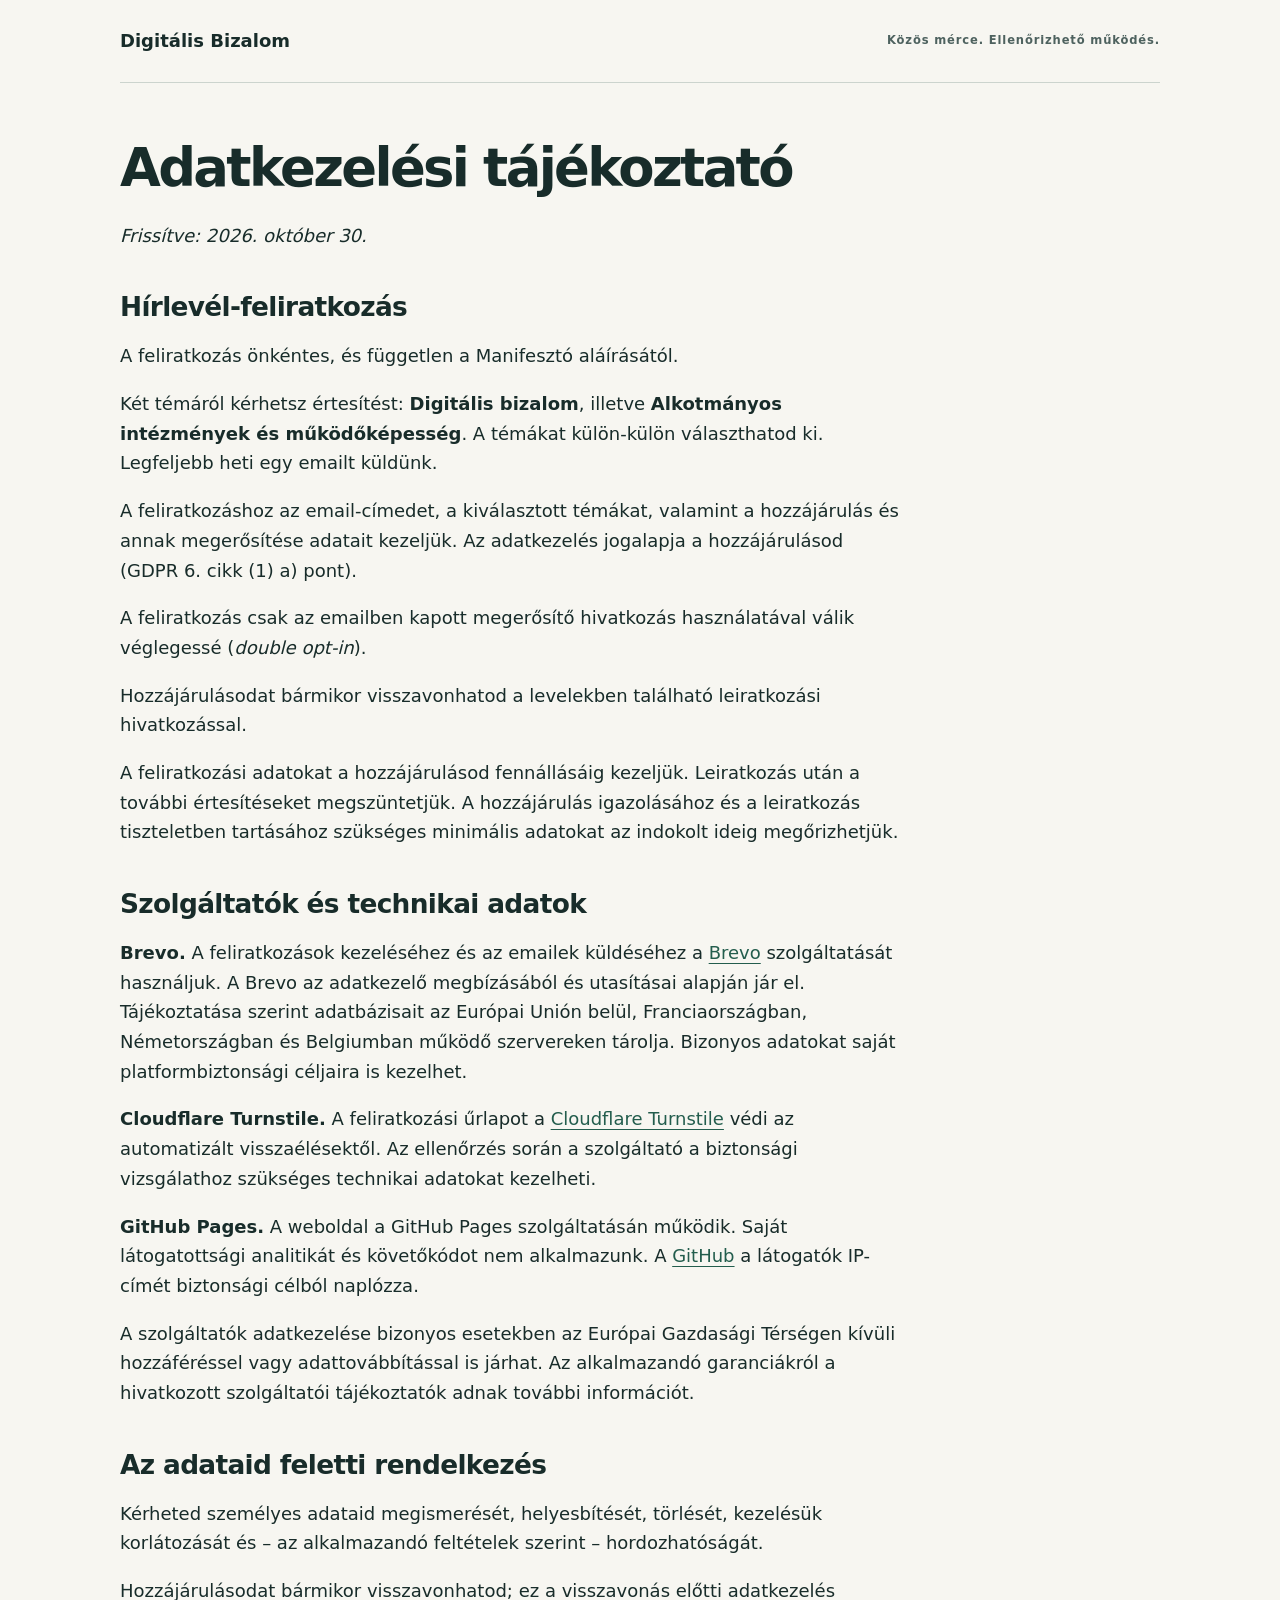
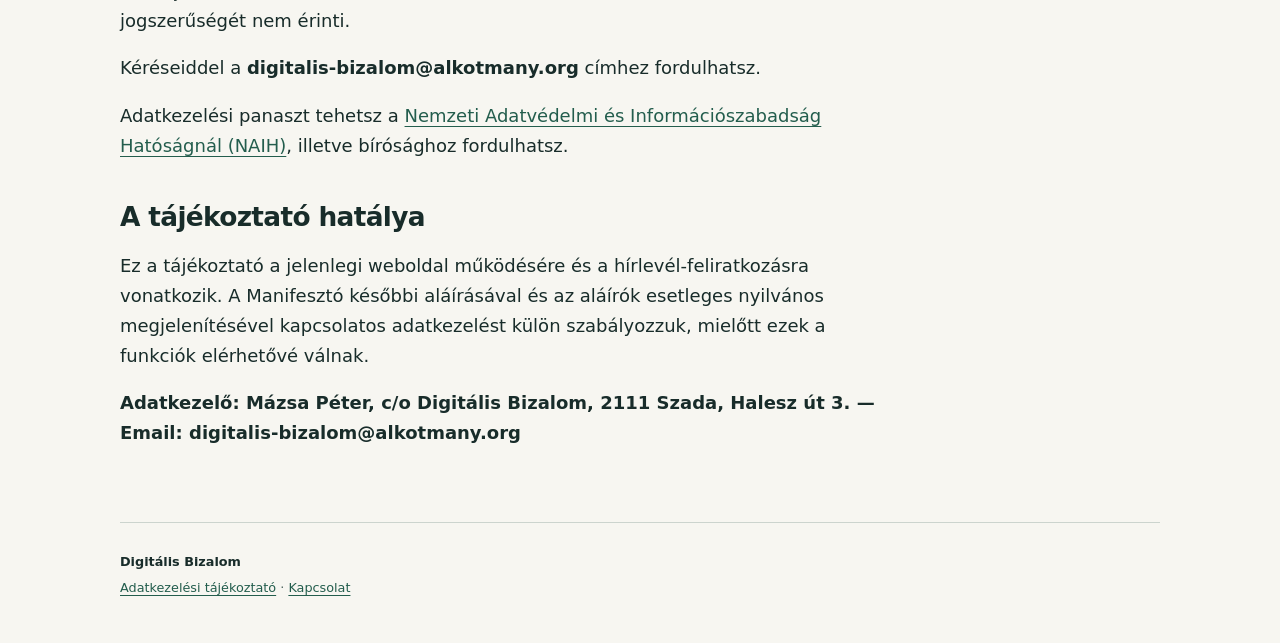
==== adatkezeles/index.html @ 316a3d32 "Új feliratkozós oldal" ====
<!doctype html>
<html lang="hu"><head><meta charset="utf-8"><meta name="viewport" content="width=device-width, initial-scale=1">
<title>Adatkezelési tájékoztató · Digitális Bizalom</title><meta name="description" content="Manifesztó a megbízható digitális államról. Megjelenés: 2026. november 6. Feliratkozás hírekre és a megjelenési értesítésre.">
<meta name="referrer" content="no-referrer"><meta http-equiv="Content-Security-Policy" content="default-src 'none'; style-src 'self'; img-src 'self'; frame-src https://0edb92d4.sibforms.com; base-uri 'none'; form-action 'none'">
<link rel="stylesheet" href="../assets/style.css"><link rel="icon" href="../assets/icon.svg" type="image/svg+xml"></head>
<body><a class="skip" href="#tartalom">Ugrás a tartalomra</a><header class="masthead wrap"><a class="brand" href="../">Digitális Bizalom</a><span class="edition">Közös mérce. Ellenőrizhető működés.</span></header>
<main id="tartalom" class="wrap"><article class="legal"><h1>Adatkezelési tájékoztató</h1>
<p><em>Frissítve: 2026. október 30.</em></p>
<h2>Hírlevél-feliratkozás</h2>
<p>A feliratkozás önkéntes, és független a Manifesztó aláírásától.</p>
<p>Két témáról kérhetsz értesítést: <strong>Digitális bizalom</strong>, illetve <strong>Alkotmányos intézmények és működőképesség</strong>. A témákat külön-külön választhatod ki. Legfeljebb heti egy emailt küldünk.</p>
<p>A feliratkozáshoz az email-címedet, a kiválasztott témákat, valamint a hozzájárulás és annak megerősítése adatait kezeljük. Az adatkezelés jogalapja a hozzájárulásod (GDPR 6. cikk (1) a) pont).</p>
<p>A feliratkozás csak az emailben kapott megerősítő hivatkozás használatával válik véglegessé (<em>double opt-in</em>).</p>
<p>Hozzájárulásodat bármikor visszavonhatod a levelekben található leiratkozási hivatkozással.</p>
<p>A feliratkozási adatokat a hozzájárulásod fennállásáig kezeljük. Leiratkozás után a további értesítéseket megszüntetjük. A hozzájárulás igazolásához és a leiratkozás tiszteletben tartásához szükséges minimális adatokat az indokolt ideig megőrizhetjük.</p>
<h2>Szolgáltatók és technikai adatok</h2>
<p><strong>Brevo.</strong> A feliratkozások kezeléséhez és az emailek küldéséhez a <a href="https://www.brevo.com/en/legal/privacypolicy/">Brevo</a> szolgáltatását használjuk. A Brevo az adatkezelő megbízásából és utasításai alapján jár el. Tájékoztatása szerint adatbázisait az Európai Unión belül, Franciaországban, Németországban és Belgiumban működő szervereken tárolja. Bizonyos adatokat saját platformbiztonsági céljaira is kezelhet.</p>
<p><strong>Cloudflare Turnstile.</strong> A feliratkozási űrlapot a <a href="https://www.cloudflare.com/turnstile-privacy-policy/">Cloudflare Turnstile</a> védi az automatizált visszaélésektől. Az ellenőrzés során a szolgáltató a biztonsági vizsgálathoz szükséges technikai adatokat kezelheti.</p>
<p><strong>GitHub Pages.</strong> A weboldal a GitHub Pages szolgáltatásán működik. Saját látogatottsági analitikát és követőkódot nem alkalmazunk. A <a href="https://docs.github.com/en/site-policy/privacy-policies/github-general-privacy-statement">GitHub</a> a látogatók IP-címét biztonsági célból naplózza.</p>
<p>A szolgáltatók adatkezelése bizonyos esetekben az Európai Gazdasági Térségen kívüli hozzáféréssel vagy adattovábbítással is járhat. Az alkalmazandó garanciákról a hivatkozott szolgáltatói tájékoztatók adnak további információt.</p>
<h2>Az adataid feletti rendelkezés</h2>
<p>Kérheted személyes adataid megismerését, helyesbítését, törlését, kezelésük korlátozását és – az alkalmazandó feltételek szerint – hordozhatóságát.</p>
<p>Hozzájárulásodat bármikor visszavonhatod; ez a visszavonás előtti adatkezelés jogszerűségét nem érinti.</p>
<p>Kéréseiddel a <strong>digitalis-bizalom@alkotmany.org</strong> címhez fordulhatsz.</p>
<p>Adatkezelési panaszt tehetsz a <a href="https://www.naih.hu/">Nemzeti Adatvédelmi és Információszabadság Hatóságnál (NAIH)</a>, illetve bírósághoz fordulhatsz.</p>
<h2>A tájékoztató hatálya</h2>
<p>Ez a tájékoztató a jelenlegi weboldal működésére és a hírlevél-feliratkozásra vonatkozik. A Manifesztó későbbi aláírásával és az aláírók esetleges nyilvános megjelenítésével kapcsolatos adatkezelést külön szabályozzuk, mielőtt ezek a funkciók elérhetővé válnak.</p>
<p><strong>Adatkezelő: Mázsa Péter, c/o Digitális Bizalom, 2111 Szada, Halesz út 3. — Email: digitalis-bizalom@alkotmany.org</strong></p></article></main><footer class="wrap footer"><p>Digitális Bizalom</p><p><a href="../adatkezeles/">Adatkezelési tájékoztató</a> · <a href="mailto:digitalis-bizalom@alkotmany.org">Kapcsolat</a></p></footer></body></html>
---- assets/style.css ----
:root{color-scheme:light;--paper:#f7f6f1;--ink:#182c2a;--muted:#4e625f;--accent:#235d4d;--line:#ccd4ce;--wash:#eaf0e9}
*{box-sizing:border-box}html{scroll-behavior:auto;scroll-padding-top:1rem}body{margin:0;background:var(--paper);color:var(--ink);font:18px/1.65 system-ui,-apple-system,BlinkMacSystemFont,"Segoe UI",sans-serif}a{color:var(--accent);text-underline-offset:.22em;text-decoration-thickness:1px}a:hover{text-decoration-thickness:2px}a:focus-visible,summary:focus-visible{outline:3px solid #966325;outline-offset:6px}.wrap{width:min(1040px,calc(100% - 64px));margin-inline:auto}.masthead{display:flex;justify-content:space-between;gap:1rem;align-items:center;padding-block:26px;border-bottom:1px solid var(--line)}.brand{text-decoration:none;font-weight:750;color:var(--ink)}.edition,.eyebrow,.section-label{font-size:.72rem;letter-spacing:.075em;font-weight:650}.edition,.section-label{color:var(--muted)}.hero{padding:76px 0 64px;max-width:850px}.eyebrow{color:var(--accent);margin:0 0 22px;text-transform:uppercase}h1{font-size:clamp(2.7rem,6.7vw,5.1rem);font-weight:650;line-height:1.08;letter-spacing:-.05em;margin:0 0 25px}h1 span{color:var(--accent)}.subtitle{font-family:inherit;font-size:clamp(1.25rem,2.8vw,1.65rem);line-height:1.45;margin:0 0 24px}.intro{max-width:735px;color:var(--muted);margin:0}.actions{display:flex;align-items:center;flex-wrap:wrap;gap:20px 28px;margin-top:32px}.button{display:inline-flex;justify-content:space-between;align-items:center;gap:50px;background:var(--accent);color:white;border:1px solid var(--accent);padding:13px 24px;min-height:52px;font-weight:650;text-decoration:none;border-radius:3px}.button:hover{background:var(--ink)}.secondary{font-size:.95rem}.small{font-size:.8rem;color:var(--muted);margin-top:15px}.section{display:grid;grid-template-columns:225px minmax(0,1fr);gap:35px;padding-block:44px;border-top:1px solid var(--line)}.section-label{padding-top:8px}.section p{margin:0 0 20px}h2{font-size:1.65rem;letter-spacing:-.025em;line-height:1.25;margin:0 0 18px;font-weight:650}h3{font-size:1.1rem;margin:28px 0 10px}.text-link{font-weight:650}.notice{padding:16px 20px;background:var(--wash);border-left:3px solid var(--accent);font-size:.9rem;color:var(--muted)}.interest-box{border:1px solid var(--line);border-radius:3px;padding:22px;margin-top:28px}.interest-box h3{margin-top:0}.interest-box p,legend{font-size:.88rem;color:var(--muted)}fieldset{border:0;padding:0;margin:0}legend{padding:0 0 10px}label{display:flex;align-items:flex-start;gap:10px;padding:8px 0;font-size:.95rem}input[type=checkbox]{flex-shrink:0;width:19px;height:19px;margin:5px 0 0;accent-color:var(--accent)}table{border-collapse:collapse;width:100%;font-size:.95rem}th,td{text-align:left;padding:12px 10px;border-bottom:1px solid var(--line);overflow-wrap:anywhere}caption{text-align:left;font-size:.85rem;color:var(--muted);margin-bottom:12px}.footer{border-top:1px solid var(--line);padding-block:28px 40px;color:var(--muted);font-size:.8rem}.footer>p{margin:0 0 5px}.footer>p:first-child{color:var(--ink);font-weight:650}details{margin-top:18px;max-width:760px}summary{cursor:pointer;padding-block:6px}.skip{position:absolute;top:0;left:24px;padding:12px;background:var(--ink);color:white;transform:translateY(-150%)}.skip:focus{transform:translateY(0)}
@media(max-width:650px){body{font-size:17px}.wrap{width:calc(100% - 40px)}.masthead{padding-block:20px}.edition{display:none}.hero{padding:48px 0 40px}.section{grid-template-columns:1fr;gap:16px;padding-block:32px}.section-label{padding:0}.interest-box{padding:18px}.button{gap:34px}.actions{gap:18px}.secondary{padding-block:8px}}
@media print{body{background:white;color:black;font-size:11pt}.wrap{width:100%}.hero{padding-block:20px}.section{padding-block:20px;break-inside:avoid}.skip,.actions,fieldset{display:none}.footer{padding-bottom:0}a{color:black}.notice{background:white}}

.signup-frame{display:block;width:100%;max-width:100%;height:1000px;border:0;background:white;margin:24px auto}.legal{max-width:780px;padding:56px 0}.legal h1{font-size:clamp(2rem,5vw,3.3rem)}.legal h2{margin-top:40px}.legal p{overflow-wrap:anywhere}@media(max-width:650px){.signup-frame{height:1200px}.legal{padding:36px 0}}
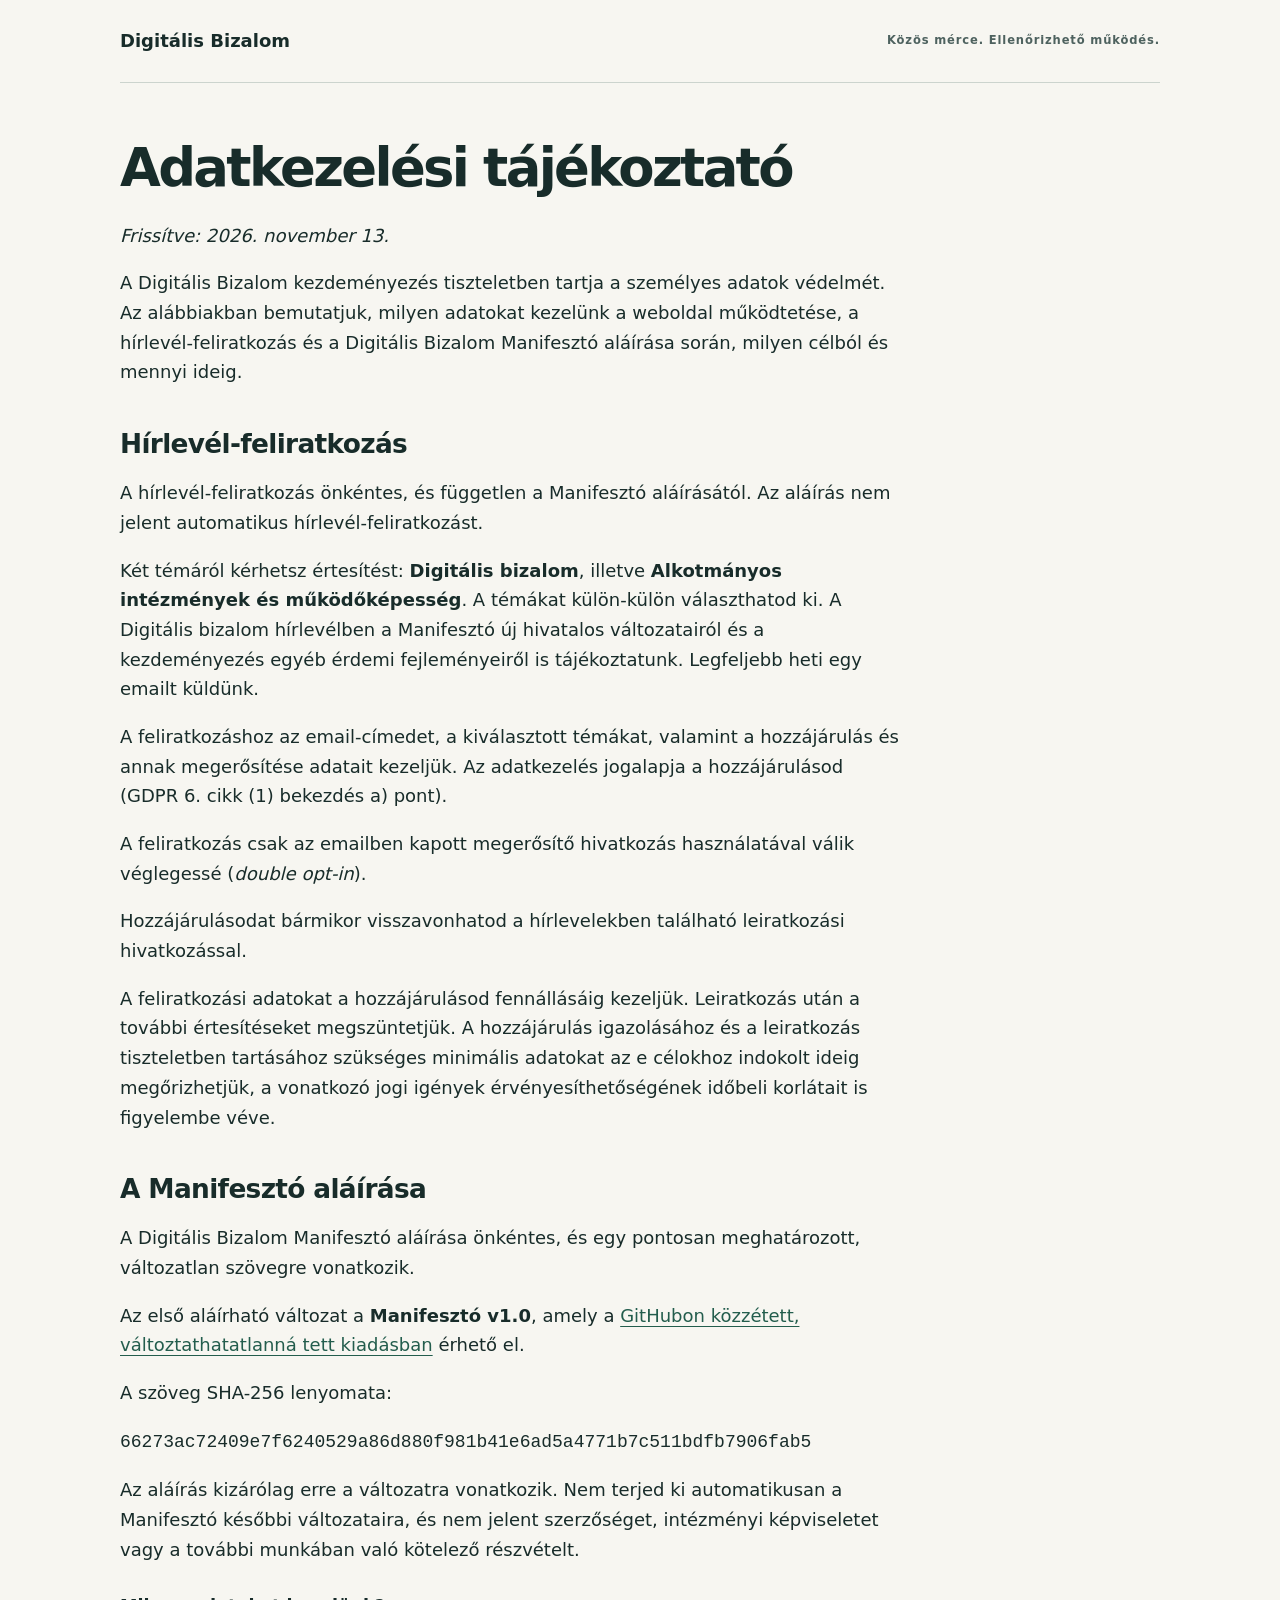
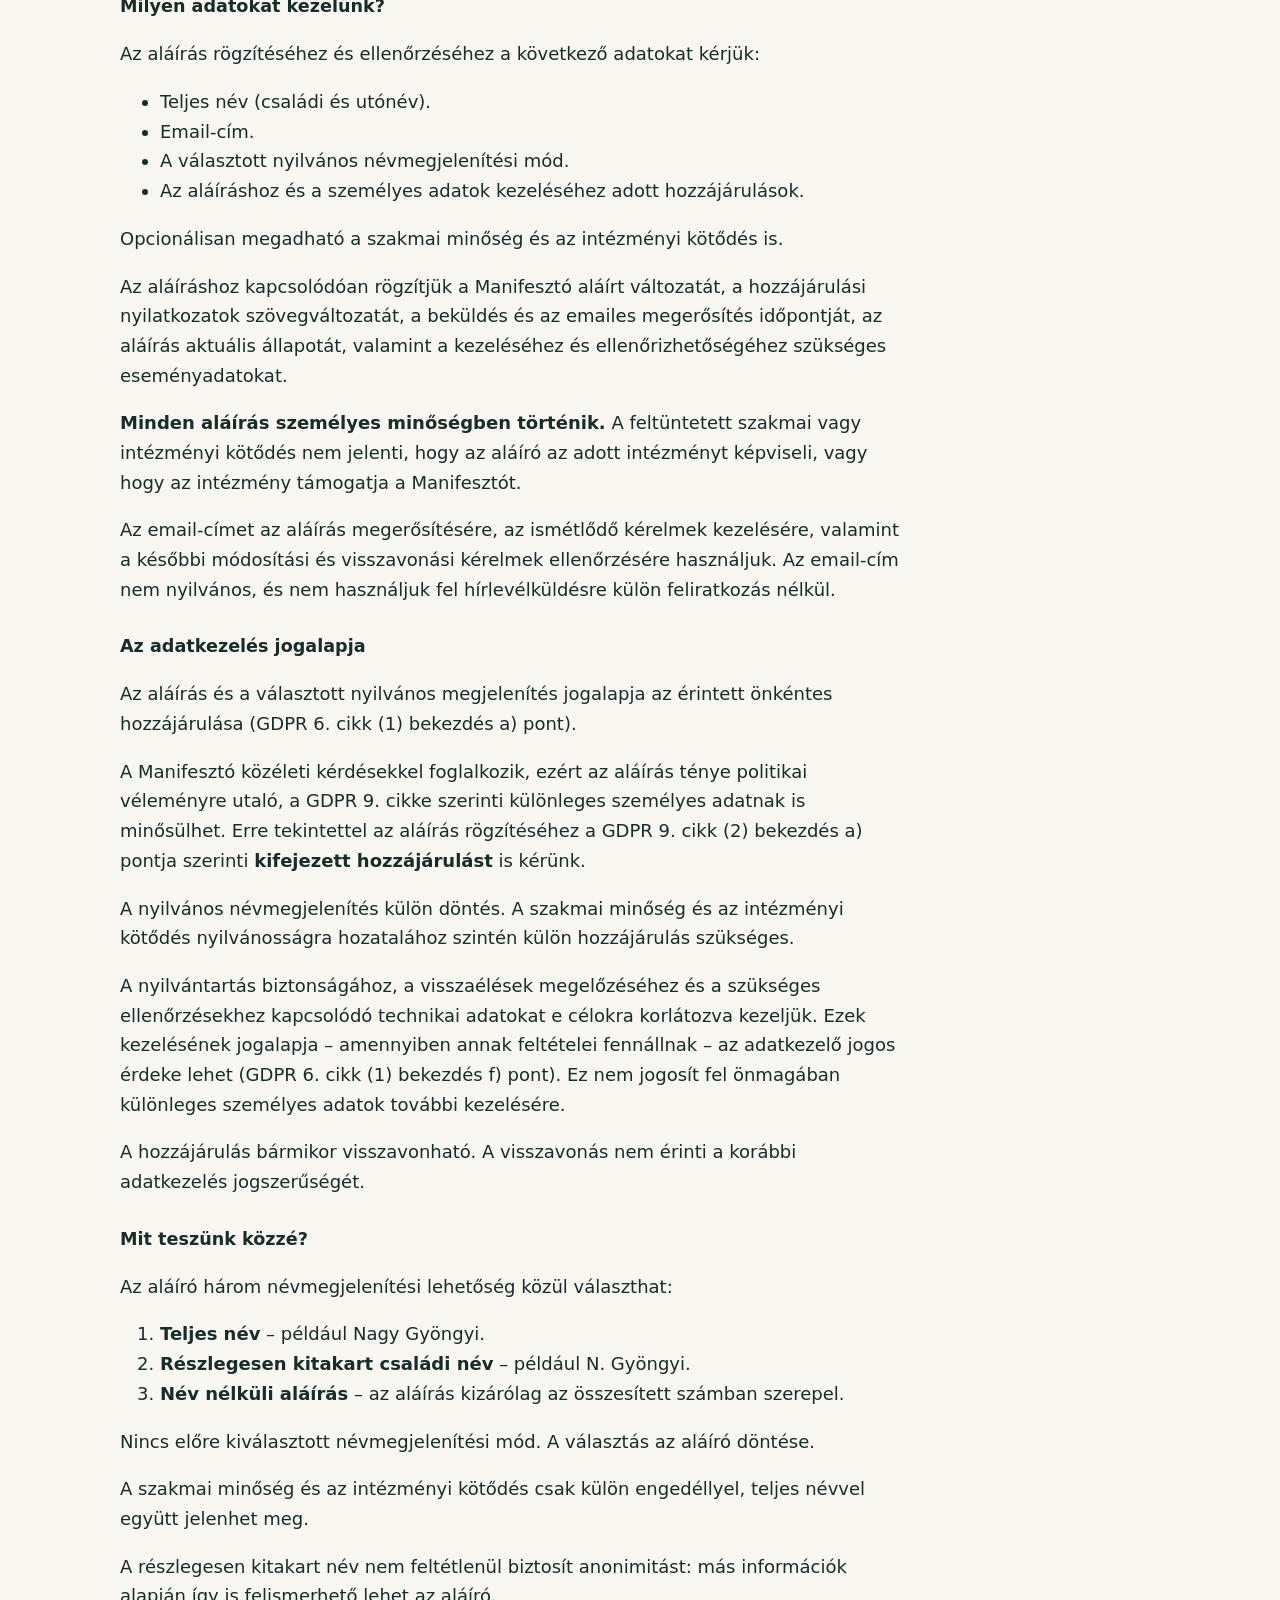
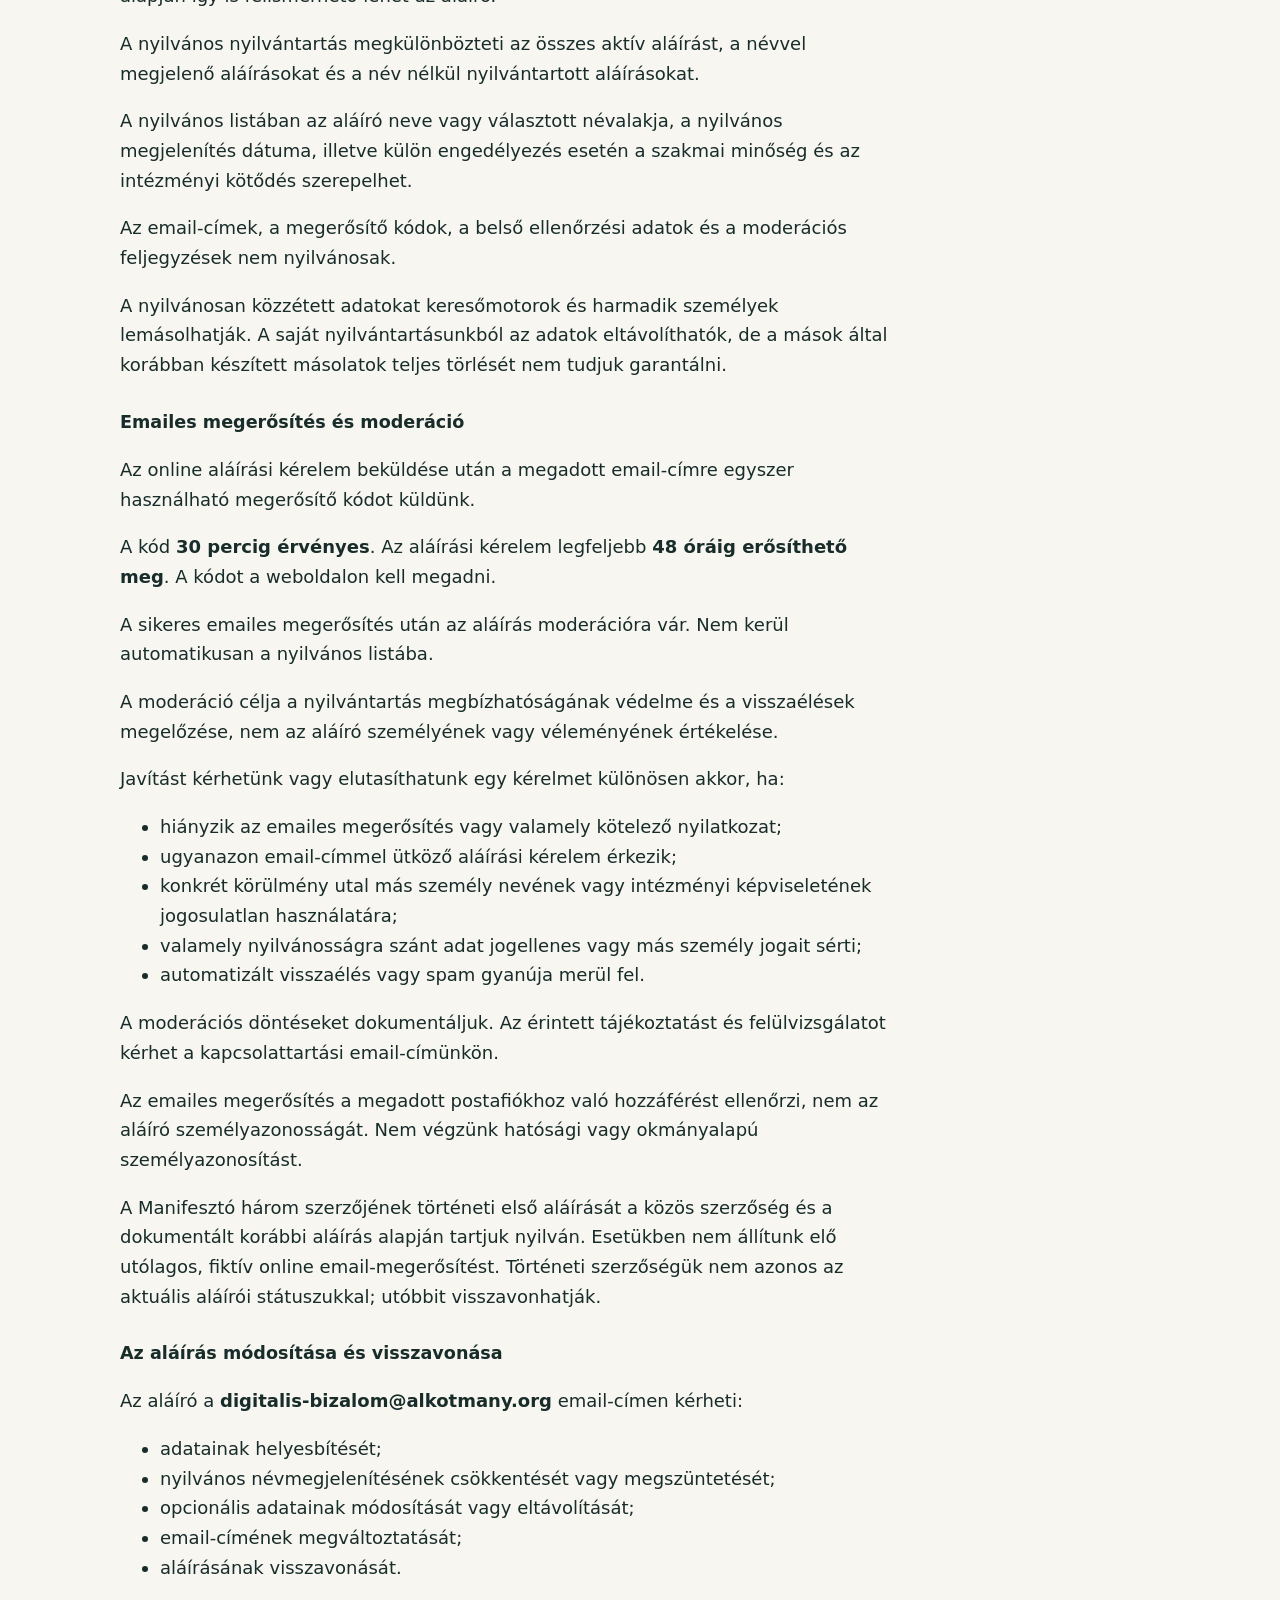
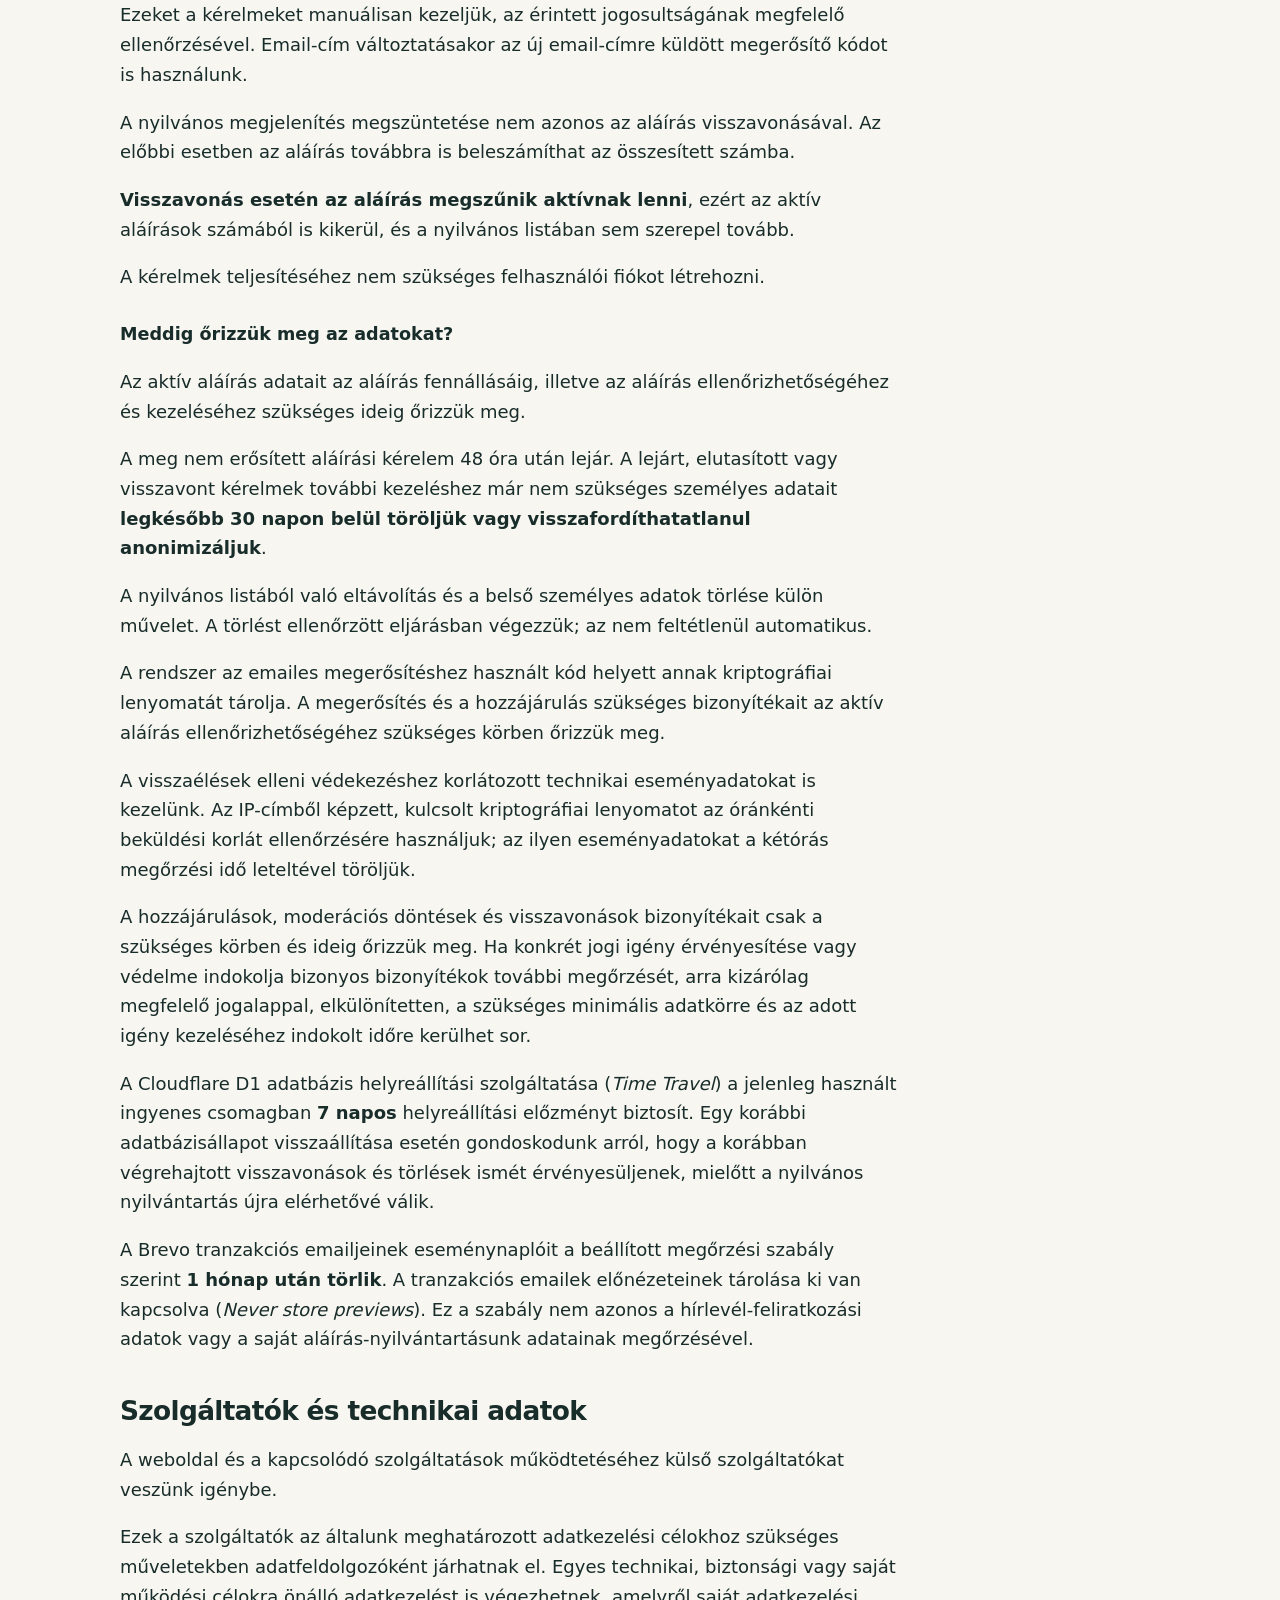
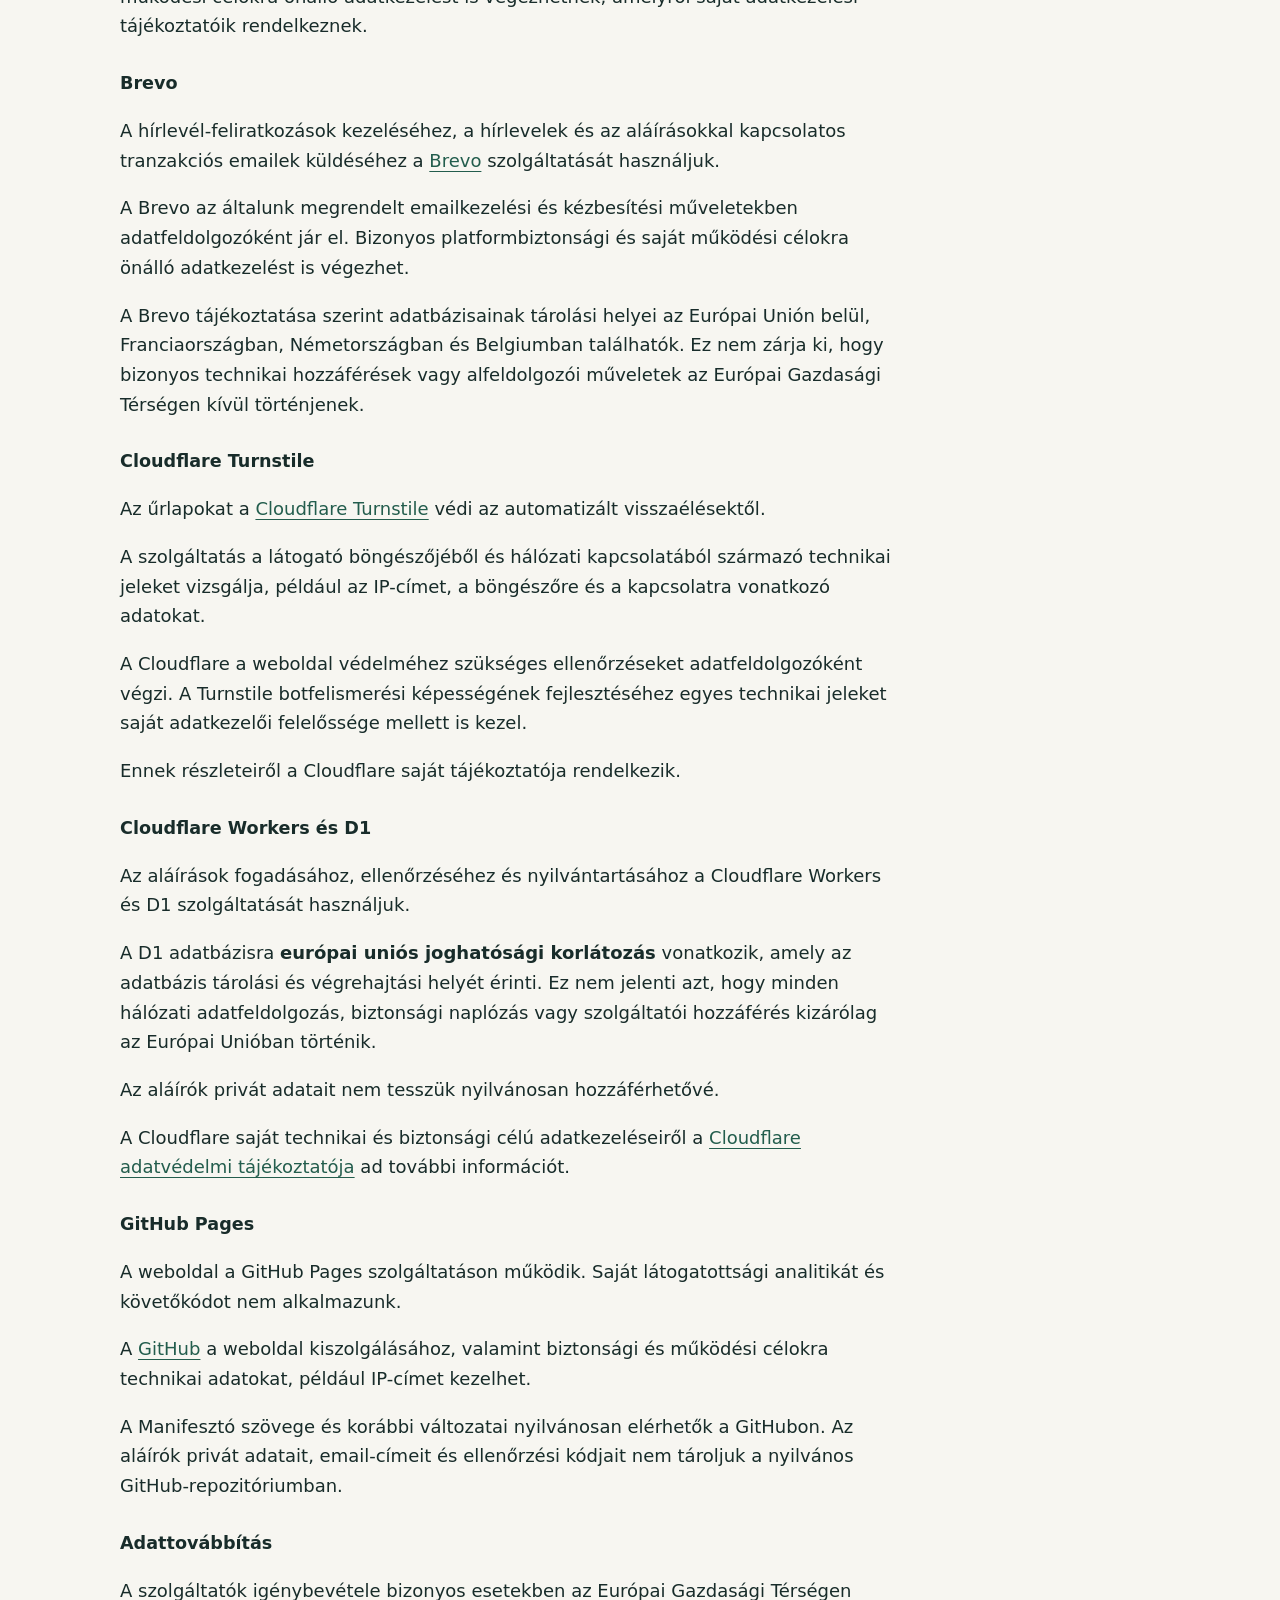
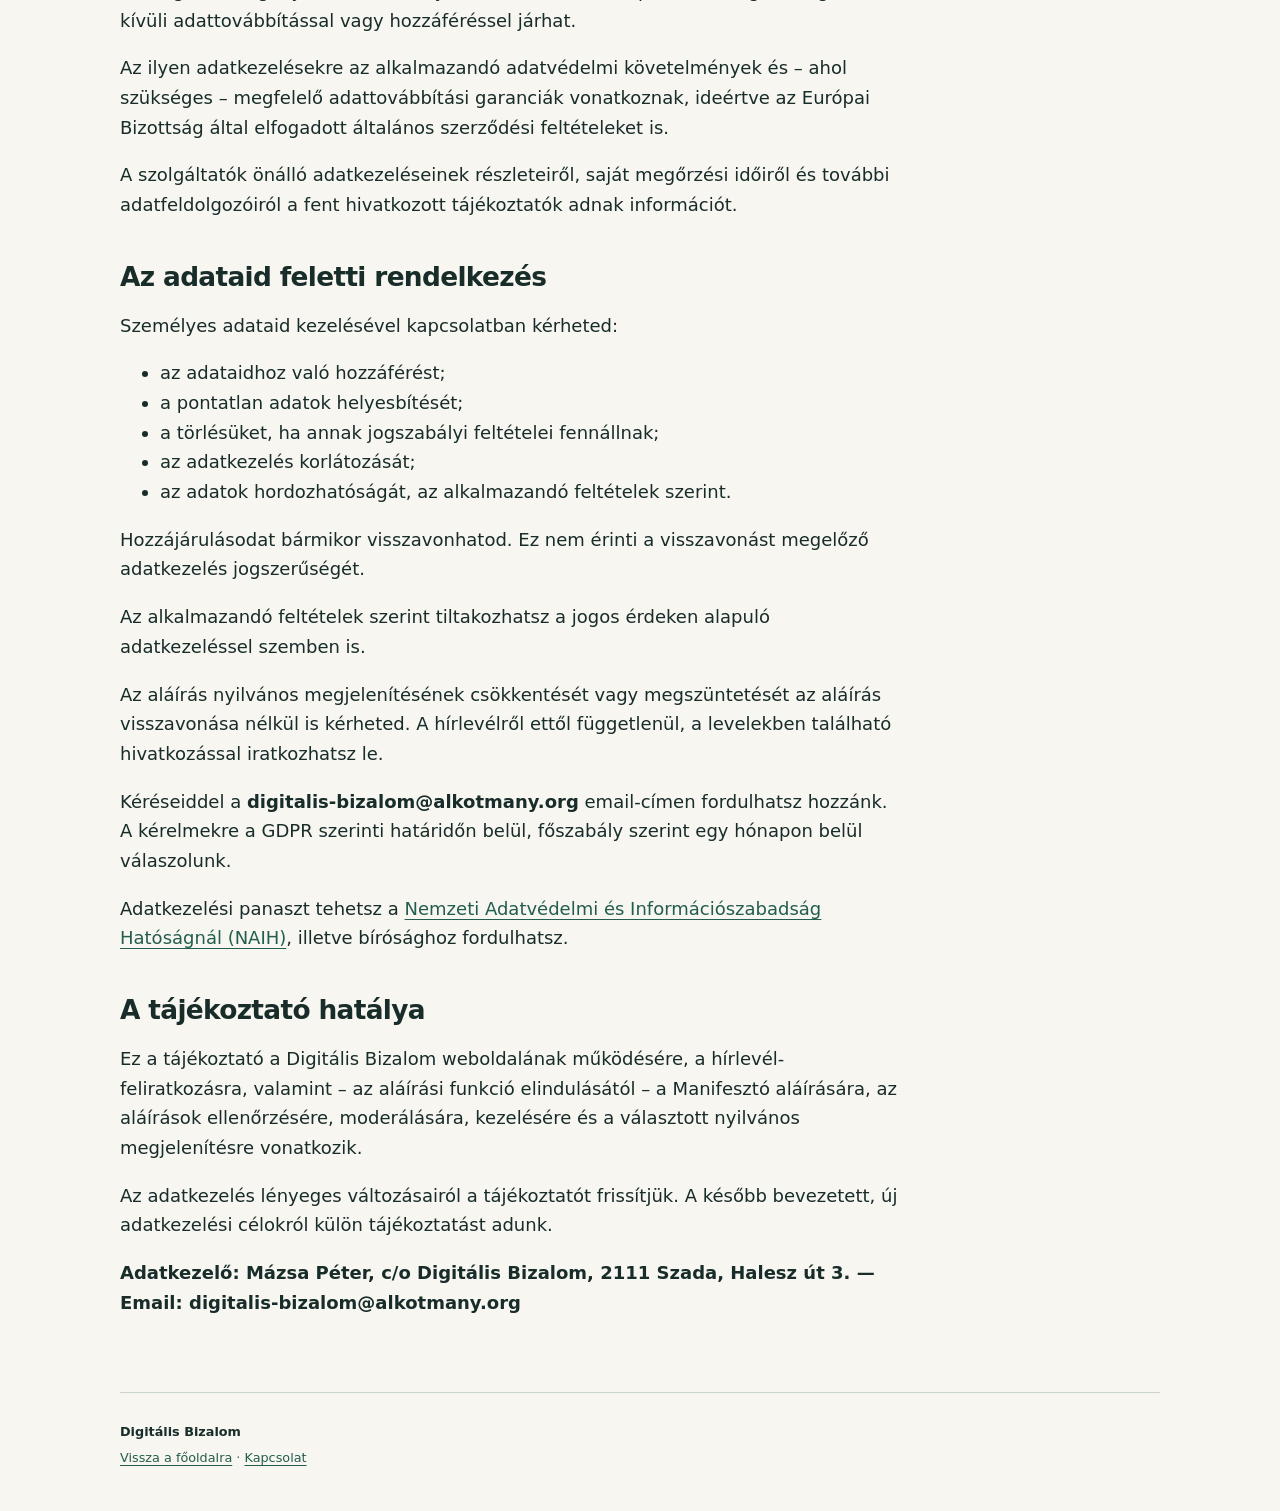
==== commit bff81b52: "Update website for Manifesto v1.0" ====
--- a/adatkezeles/index.html
+++ b/adatkezeles/index.html
@@ -1,28 +1,137 @@
 <!doctype html>
 <html lang="hu"><head><meta charset="utf-8"><meta name="viewport" content="width=device-width, initial-scale=1">
-<title>Adatkezelési tájékoztató · Digitális Bizalom</title><meta name="description" content="Manifesztó a megbízható digitális államról. Megjelenés: 2026. november 6. Feliratkozás hírekre és a megjelenési értesítésre.">
-<meta name="referrer" content="no-referrer"><meta http-equiv="Content-Security-Policy" content="default-src 'none'; style-src 'self'; img-src 'self'; frame-src https://0edb92d4.sibforms.com; base-uri 'none'; form-action 'none'">
+<title>Adatkezelési tájékoztató · Digitális Bizalom</title><meta name="description" content="A Digitális Bizalom adatkezelési tájékoztatója: hírlevél, Manifesztó aláírása, nyilvános megjelenítés és adatmegőrzés.">
+<meta name="referrer" content="no-referrer"><meta http-equiv="Content-Security-Policy" content="default-src 'none'; style-src 'self'; img-src 'self'; base-uri 'none'; form-action 'none'; object-src 'none'">
 <link rel="stylesheet" href="../assets/style.css"><link rel="icon" href="../assets/icon.svg" type="image/svg+xml"></head>
 <body><a class="skip" href="#tartalom">Ugrás a tartalomra</a><header class="masthead wrap"><a class="brand" href="../">Digitális Bizalom</a><span class="edition">Közös mérce. Ellenőrizhető működés.</span></header>
 <main id="tartalom" class="wrap"><article class="legal"><h1>Adatkezelési tájékoztató</h1>
-<p><em>Frissítve: 2026. október 30.</em></p>
+<p><em>Frissítve: 2026. november 13.</em></p>
+<p>A Digitális Bizalom kezdeményezés tiszteletben tartja a személyes adatok védelmét. Az alábbiakban bemutatjuk, milyen adatokat kezelünk a weboldal működtetése, a hírlevél-feliratkozás és a Digitális Bizalom Manifesztó aláírása során, milyen célból és mennyi ideig.</p>
 <h2>Hírlevél-feliratkozás</h2>
-<p>A feliratkozás önkéntes, és független a Manifesztó aláírásától.</p>
-<p>Két témáról kérhetsz értesítést: <strong>Digitális bizalom</strong>, illetve <strong>Alkotmányos intézmények és működőképesség</strong>. A témákat külön-külön választhatod ki. Legfeljebb heti egy emailt küldünk.</p>
-<p>A feliratkozáshoz az email-címedet, a kiválasztott témákat, valamint a hozzájárulás és annak megerősítése adatait kezeljük. Az adatkezelés jogalapja a hozzájárulásod (GDPR 6. cikk (1) a) pont).</p>
+<p>A hírlevél-feliratkozás önkéntes, és független a Manifesztó aláírásától. Az aláírás nem jelent automatikus hírlevél-feliratkozást.</p>
+<p>Két témáról kérhetsz értesítést: <strong>Digitális bizalom</strong>, illetve <strong>Alkotmányos intézmények és működőképesség</strong>. A témákat külön-külön választhatod ki. A Digitális bizalom hírlevélben a Manifesztó új hivatalos változatairól és a kezdeményezés egyéb érdemi fejleményeiről is tájékoztatunk. Legfeljebb heti egy emailt küldünk.</p>
+<p>A feliratkozáshoz az email-címedet, a kiválasztott témákat, valamint a hozzájárulás és annak megerősítése adatait kezeljük. Az adatkezelés jogalapja a hozzájárulásod (GDPR 6. cikk (1) bekezdés a) pont).</p>
 <p>A feliratkozás csak az emailben kapott megerősítő hivatkozás használatával válik véglegessé (<em>double opt-in</em>).</p>
-<p>Hozzájárulásodat bármikor visszavonhatod a levelekben található leiratkozási hivatkozással.</p>
-<p>A feliratkozási adatokat a hozzájárulásod fennállásáig kezeljük. Leiratkozás után a további értesítéseket megszüntetjük. A hozzájárulás igazolásához és a leiratkozás tiszteletben tartásához szükséges minimális adatokat az indokolt ideig megőrizhetjük.</p>
+<p>Hozzájárulásodat bármikor visszavonhatod a hírlevelekben található leiratkozási hivatkozással.</p>
+<p>A feliratkozási adatokat a hozzájárulásod fennállásáig kezeljük. Leiratkozás után a további értesítéseket megszüntetjük. A hozzájárulás igazolásához és a leiratkozás tiszteletben tartásához szükséges minimális adatokat az e célokhoz indokolt ideig megőrizhetjük, a vonatkozó jogi igények érvényesíthetőségének időbeli korlátait is figyelembe véve.</p>
+<h2>A Manifesztó aláírása</h2>
+<p>A Digitális Bizalom Manifesztó aláírása önkéntes, és egy pontosan meghatározott, változatlan szövegre vonatkozik.</p>
+<p>Az első aláírható változat a <strong>Manifesztó v1.0</strong>, amely a <a href="https://github.com/digitalis-bizalom/manifesto/releases/tag/v1.0">GitHubon közzétett, változtathatatlanná tett kiadásban</a> érhető el.</p>
+<p>A szöveg SHA-256 lenyomata:</p>
+<p><code>66273ac72409e7f6240529a86d880f981b41e6ad5a4771b7c511bdfb7906fab5</code></p>
+<p>Az aláírás kizárólag erre a változatra vonatkozik. Nem terjed ki automatikusan a Manifesztó későbbi változataira, és nem jelent szerzőséget, intézményi képviseletet vagy a további munkában való kötelező részvételt.</p>
+<h3>Milyen adatokat kezelünk?</h3>
+<p>Az aláírás rögzítéséhez és ellenőrzéséhez a következő adatokat kérjük:</p>
+<ul>
+<li>Teljes név (családi és utónév).</li>
+<li>Email-cím.</li>
+<li>A választott nyilvános névmegjelenítési mód.</li>
+<li>Az aláíráshoz és a személyes adatok kezeléséhez adott hozzájárulások.</li>
+</ul>
+<p>Opcionálisan megadható a szakmai minőség és az intézményi kötődés is.</p>
+<p>Az aláíráshoz kapcsolódóan rögzítjük a Manifesztó aláírt változatát, a hozzájárulási nyilatkozatok szövegváltozatát, a beküldés és az emailes megerősítés időpontját, az aláírás aktuális állapotát, valamint a kezeléséhez és ellenőrizhetőségéhez szükséges eseményadatokat.</p>
+<p><strong>Minden aláírás személyes minőségben történik.</strong> A feltüntetett szakmai vagy intézményi kötődés nem jelenti, hogy az aláíró az adott intézményt képviseli, vagy hogy az intézmény támogatja a Manifesztót.</p>
+<p>Az email-címet az aláírás megerősítésére, az ismétlődő kérelmek kezelésére, valamint a későbbi módosítási és visszavonási kérelmek ellenőrzésére használjuk. Az email-cím nem nyilvános, és nem használjuk fel hírlevélküldésre külön feliratkozás nélkül.</p>
+<h3>Az adatkezelés jogalapja</h3>
+<p>Az aláírás és a választott nyilvános megjelenítés jogalapja az érintett önkéntes hozzájárulása (GDPR 6. cikk (1) bekezdés a) pont).</p>
+<p>A Manifesztó közéleti kérdésekkel foglalkozik, ezért az aláírás ténye politikai véleményre utaló, a GDPR 9. cikke szerinti különleges személyes adatnak is minősülhet. Erre tekintettel az aláírás rögzítéséhez a GDPR 9. cikk (2) bekezdés a) pontja szerinti <strong>kifejezett hozzájárulást</strong> is kérünk.</p>
+<p>A nyilvános névmegjelenítés külön döntés. A szakmai minőség és az intézményi kötődés nyilvánosságra hozatalához szintén külön hozzájárulás szükséges.</p>
+<p>A nyilvántartás biztonságához, a visszaélések megelőzéséhez és a szükséges ellenőrzésekhez kapcsolódó technikai adatokat e célokra korlátozva kezeljük. Ezek kezelésének jogalapja – amennyiben annak feltételei fennállnak – az adatkezelő jogos érdeke lehet (GDPR 6. cikk (1) bekezdés f) pont). Ez nem jogosít fel önmagában különleges személyes adatok további kezelésére.</p>
+<p>A hozzájárulás bármikor visszavonható. A visszavonás nem érinti a korábbi adatkezelés jogszerűségét.</p>
+<h3>Mit teszünk közzé?</h3>
+<p>Az aláíró három névmegjelenítési lehetőség közül választhat:</p>
+<ol>
+<li><strong>Teljes név</strong> – például Nagy Gyöngyi.</li>
+<li><strong>Részlegesen kitakart családi név</strong> – például N. Gyöngyi.</li>
+<li><strong>Név nélküli aláírás</strong> – az aláírás kizárólag az összesített számban szerepel.</li>
+</ol>
+<p>Nincs előre kiválasztott névmegjelenítési mód. A választás az aláíró döntése.</p>
+<p>A szakmai minőség és az intézményi kötődés csak külön engedéllyel, teljes névvel együtt jelenhet meg.</p>
+<p>A részlegesen kitakart név nem feltétlenül biztosít anonimitást: más információk alapján így is felismerhető lehet az aláíró.</p>
+<p>A nyilvános nyilvántartás megkülönbözteti az összes aktív aláírást, a névvel megjelenő aláírásokat és a név nélkül nyilvántartott aláírásokat.</p>
+<p>A nyilvános listában az aláíró neve vagy választott névalakja, a nyilvános megjelenítés dátuma, illetve külön engedélyezés esetén a szakmai minőség és az intézményi kötődés szerepelhet.</p>
+<p>Az email-címek, a megerősítő kódok, a belső ellenőrzési adatok és a moderációs feljegyzések nem nyilvánosak.</p>
+<p>A nyilvánosan közzétett adatokat keresőmotorok és harmadik személyek lemásolhatják. A saját nyilvántartásunkból az adatok eltávolíthatók, de a mások által korábban készített másolatok teljes törlését nem tudjuk garantálni.</p>
+<h3>Emailes megerősítés és moderáció</h3>
+<p>Az online aláírási kérelem beküldése után a megadott email-címre egyszer használható megerősítő kódot küldünk.</p>
+<p>A kód <strong>30 percig érvényes</strong>. Az aláírási kérelem legfeljebb <strong>48 óráig erősíthető meg</strong>. A kódot a weboldalon kell megadni.</p>
+<p>A sikeres emailes megerősítés után az aláírás moderációra vár. Nem kerül automatikusan a nyilvános listába.</p>
+<p>A moderáció célja a nyilvántartás megbízhatóságának védelme és a visszaélések megelőzése, nem az aláíró személyének vagy véleményének értékelése.</p>
+<p>Javítást kérhetünk vagy elutasíthatunk egy kérelmet különösen akkor, ha:</p>
+<ul>
+<li>hiányzik az emailes megerősítés vagy valamely kötelező nyilatkozat;</li>
+<li>ugyanazon email-címmel ütköző aláírási kérelem érkezik;</li>
+<li>konkrét körülmény utal más személy nevének vagy intézményi képviseletének jogosulatlan használatára;</li>
+<li>valamely nyilvánosságra szánt adat jogellenes vagy más személy jogait sérti;</li>
+<li>automatizált visszaélés vagy spam gyanúja merül fel.</li>
+</ul>
+<p>A moderációs döntéseket dokumentáljuk. Az érintett tájékoztatást és felülvizsgálatot kérhet a kapcsolattartási email-címünkön.</p>
+<p>Az emailes megerősítés a megadott postafiókhoz való hozzáférést ellenőrzi, nem az aláíró személyazonosságát. Nem végzünk hatósági vagy okmányalapú személyazonosítást.</p>
+<p>A Manifesztó három szerzőjének történeti első aláírását a közös szerzőség és a dokumentált korábbi aláírás alapján tartjuk nyilván. Esetükben nem állítunk elő utólagos, fiktív online email-megerősítést. Történeti szerzőségük nem azonos az aktuális aláírói státuszukkal; utóbbit visszavonhatják.</p>
+<h3>Az aláírás módosítása és visszavonása</h3>
+<p>Az aláíró a <strong>digitalis-bizalom@alkotmany.org</strong> email-címen kérheti:</p>
+<ul>
+<li>adatainak helyesbítését;</li>
+<li>nyilvános névmegjelenítésének csökkentését vagy megszüntetését;</li>
+<li>opcionális adatainak módosítását vagy eltávolítását;</li>
+<li>email-címének megváltoztatását;</li>
+<li>aláírásának visszavonását.</li>
+</ul>
+<p>Ezeket a kérelmeket manuálisan kezeljük, az érintett jogosultságának megfelelő ellenőrzésével. Email-cím változtatásakor az új email-címre küldött megerősítő kódot is használunk.</p>
+<p>A nyilvános megjelenítés megszüntetése nem azonos az aláírás visszavonásával. Az előbbi esetben az aláírás továbbra is beleszámíthat az összesített számba.</p>
+<p><strong>Visszavonás esetén az aláírás megszűnik aktívnak lenni</strong>, ezért az aktív aláírások számából is kikerül, és a nyilvános listában sem szerepel tovább.</p>
+<p>A kérelmek teljesítéséhez nem szükséges felhasználói fiókot létrehozni.</p>
+<h3>Meddig őrizzük meg az adatokat?</h3>
+<p>Az aktív aláírás adatait az aláírás fennállásáig, illetve az aláírás ellenőrizhetőségéhez és kezeléséhez szükséges ideig őrizzük meg.</p>
+<p>A meg nem erősített aláírási kérelem 48 óra után lejár. A lejárt, elutasított vagy visszavont kérelmek további kezeléshez már nem szükséges személyes adatait <strong>legkésőbb 30 napon belül töröljük vagy visszafordíthatatlanul anonimizáljuk</strong>.</p>
+<p>A nyilvános listából való eltávolítás és a belső személyes adatok törlése külön művelet. A törlést ellenőrzött eljárásban végezzük; az nem feltétlenül automatikus.</p>
+<p>A rendszer az emailes megerősítéshez használt kód helyett annak kriptográfiai lenyomatát tárolja. A megerősítés és a hozzájárulás szükséges bizonyítékait az aktív aláírás ellenőrizhetőségéhez szükséges körben őrizzük meg.</p>
+<p>A visszaélések elleni védekezéshez korlátozott technikai eseményadatokat is kezelünk. Az IP-címből képzett, kulcsolt kriptográfiai lenyomatot az óránkénti beküldési korlát ellenőrzésére használjuk; az ilyen eseményadatokat a kétórás megőrzési idő leteltével töröljük.</p>
+<p>A hozzájárulások, moderációs döntések és visszavonások bizonyítékait csak a szükséges körben és ideig őrizzük meg. Ha konkrét jogi igény érvényesítése vagy védelme indokolja bizonyos bizonyítékok további megőrzését, arra kizárólag megfelelő jogalappal, elkülönítetten, a szükséges minimális adatkörre és az adott igény kezeléséhez indokolt időre kerülhet sor.</p>
+<p>A Cloudflare D1 adatbázis helyreállítási szolgáltatása (<em>Time Travel</em>) a jelenleg használt ingyenes csomagban <strong>7 napos</strong> helyreállítási előzményt biztosít. Egy korábbi adatbázisállapot visszaállítása esetén gondoskodunk arról, hogy a korábban végrehajtott visszavonások és törlések ismét érvényesüljenek, mielőtt a nyilvános nyilvántartás újra elérhetővé válik.</p>
+<p>A Brevo tranzakciós emailjeinek eseménynaplóit a beállított megőrzési szabály szerint <strong>1 hónap után törlik</strong>. A tranzakciós emailek előnézeteinek tárolása ki van kapcsolva (<em>Never store previews</em>). Ez a szabály nem azonos a hírlevél-feliratkozási adatok vagy a saját aláírás-nyilvántartásunk adatainak megőrzésével.</p>
 <h2>Szolgáltatók és technikai adatok</h2>
-<p><strong>Brevo.</strong> A feliratkozások kezeléséhez és az emailek küldéséhez a <a href="https://www.brevo.com/en/legal/privacypolicy/">Brevo</a> szolgáltatását használjuk. A Brevo az adatkezelő megbízásából és utasításai alapján jár el. Tájékoztatása szerint adatbázisait az Európai Unión belül, Franciaországban, Németországban és Belgiumban működő szervereken tárolja. Bizonyos adatokat saját platformbiztonsági céljaira is kezelhet.</p>
-<p><strong>Cloudflare Turnstile.</strong> A feliratkozási űrlapot a <a href="https://www.cloudflare.com/turnstile-privacy-policy/">Cloudflare Turnstile</a> védi az automatizált visszaélésektől. Az ellenőrzés során a szolgáltató a biztonsági vizsgálathoz szükséges technikai adatokat kezelheti.</p>
-<p><strong>GitHub Pages.</strong> A weboldal a GitHub Pages szolgáltatásán működik. Saját látogatottsági analitikát és követőkódot nem alkalmazunk. A <a href="https://docs.github.com/en/site-policy/privacy-policies/github-general-privacy-statement">GitHub</a> a látogatók IP-címét biztonsági célból naplózza.</p>
-<p>A szolgáltatók adatkezelése bizonyos esetekben az Európai Gazdasági Térségen kívüli hozzáféréssel vagy adattovábbítással is járhat. Az alkalmazandó garanciákról a hivatkozott szolgáltatói tájékoztatók adnak további információt.</p>
+<p>A weboldal és a kapcsolódó szolgáltatások működtetéséhez külső szolgáltatókat veszünk igénybe.</p>
+<p>Ezek a szolgáltatók az általunk meghatározott adatkezelési célokhoz szükséges műveletekben adatfeldolgozóként járhatnak el. Egyes technikai, biztonsági vagy saját működési célokra önálló adatkezelést is végezhetnek, amelyről saját adatkezelési tájékoztatóik rendelkeznek.</p>
+<h3>Brevo</h3>
+<p>A hírlevél-feliratkozások kezeléséhez, a hírlevelek és az aláírásokkal kapcsolatos tranzakciós emailek küldéséhez a <a href="https://www.brevo.com/en/legal/privacypolicy/">Brevo</a> szolgáltatását használjuk.</p>
+<p>A Brevo az általunk megrendelt emailkezelési és kézbesítési műveletekben adatfeldolgozóként jár el. Bizonyos platformbiztonsági és saját működési célokra önálló adatkezelést is végezhet.</p>
+<p>A Brevo tájékoztatása szerint adatbázisainak tárolási helyei az Európai Unión belül, Franciaországban, Németországban és Belgiumban találhatók. Ez nem zárja ki, hogy bizonyos technikai hozzáférések vagy alfeldolgozói műveletek az Európai Gazdasági Térségen kívül történjenek.</p>
+<h3>Cloudflare Turnstile</h3>
+<p>Az űrlapokat a <a href="https://www.cloudflare.com/turnstile-privacy-policy/">Cloudflare Turnstile</a> védi az automatizált visszaélésektől.</p>
+<p>A szolgáltatás a látogató böngészőjéből és hálózati kapcsolatából származó technikai jeleket vizsgálja, például az IP-címet, a böngészőre és a kapcsolatra vonatkozó adatokat.</p>
+<p>A Cloudflare a weboldal védelméhez szükséges ellenőrzéseket adatfeldolgozóként végzi. A Turnstile botfelismerési képességének fejlesztéséhez egyes technikai jeleket saját adatkezelői felelőssége mellett is kezel.</p>
+<p>Ennek részleteiről a Cloudflare saját tájékoztatója rendelkezik.</p>
+<h3>Cloudflare Workers és D1</h3>
+<p>Az aláírások fogadásához, ellenőrzéséhez és nyilvántartásához a Cloudflare Workers és D1 szolgáltatását használjuk.</p>
+<p>A D1 adatbázisra <strong>európai uniós joghatósági korlátozás</strong> vonatkozik, amely az adatbázis tárolási és végrehajtási helyét érinti. Ez nem jelenti azt, hogy minden hálózati adatfeldolgozás, biztonsági naplózás vagy szolgáltatói hozzáférés kizárólag az Európai Unióban történik.</p>
+<p>Az aláírók privát adatait nem tesszük nyilvánosan hozzáférhetővé.</p>
+<p>A Cloudflare saját technikai és biztonsági célú adatkezeléseiről a <a href="https://www.cloudflare.com/privacypolicy/">Cloudflare adatvédelmi tájékoztatója</a> ad további információt.</p>
+<h3>GitHub Pages</h3>
+<p>A weboldal a GitHub Pages szolgáltatáson működik. Saját látogatottsági analitikát és követőkódot nem alkalmazunk.</p>
+<p>A <a href="https://docs.github.com/en/site-policy/privacy-policies/github-general-privacy-statement">GitHub</a> a weboldal kiszolgálásához, valamint biztonsági és működési célokra technikai adatokat, például IP-címet kezelhet.</p>
+<p>A Manifesztó szövege és korábbi változatai nyilvánosan elérhetők a GitHubon. Az aláírók privát adatait, email-címeit és ellenőrzési kódjait nem tároljuk a nyilvános GitHub-repozitóriumban.</p>
+<h3>Adattovábbítás</h3>
+<p>A szolgáltatók igénybevétele bizonyos esetekben az Európai Gazdasági Térségen kívüli adattovábbítással vagy hozzáféréssel járhat.</p>
+<p>Az ilyen adatkezelésekre az alkalmazandó adatvédelmi követelmények és – ahol szükséges – megfelelő adattovábbítási garanciák vonatkoznak, ideértve az Európai Bizottság által elfogadott általános szerződési feltételeket is.</p>
+<p>A szolgáltatók önálló adatkezeléseinek részleteiről, saját megőrzési időiről és további adatfeldolgozóiról a fent hivatkozott tájékoztatók adnak információt.</p>
 <h2>Az adataid feletti rendelkezés</h2>
-<p>Kérheted személyes adataid megismerését, helyesbítését, törlését, kezelésük korlátozását és – az alkalmazandó feltételek szerint – hordozhatóságát.</p>
-<p>Hozzájárulásodat bármikor visszavonhatod; ez a visszavonás előtti adatkezelés jogszerűségét nem érinti.</p>
-<p>Kéréseiddel a <strong>digitalis-bizalom@alkotmany.org</strong> címhez fordulhatsz.</p>
+<p>Személyes adataid kezelésével kapcsolatban kérheted:</p>
+<ul>
+<li>az adataidhoz való hozzáférést;</li>
+<li>a pontatlan adatok helyesbítését;</li>
+<li>a törlésüket, ha annak jogszabályi feltételei fennállnak;</li>
+<li>az adatkezelés korlátozását;</li>
+<li>az adatok hordozhatóságát, az alkalmazandó feltételek szerint.</li>
+</ul>
+<p>Hozzájárulásodat bármikor visszavonhatod. Ez nem érinti a visszavonást megelőző adatkezelés jogszerűségét.</p>
+<p>Az alkalmazandó feltételek szerint tiltakozhatsz a jogos érdeken alapuló adatkezeléssel szemben is.</p>
+<p>Az aláírás nyilvános megjelenítésének csökkentését vagy megszüntetését az aláírás visszavonása nélkül is kérheted. A hírlevélről ettől függetlenül, a levelekben található hivatkozással iratkozhatsz le.</p>
+<p>Kéréseiddel a <strong>digitalis-bizalom@alkotmany.org</strong> email-címen fordulhatsz hozzánk. A kérelmekre a GDPR szerinti határidőn belül, főszabály szerint egy hónapon belül válaszolunk.</p>
 <p>Adatkezelési panaszt tehetsz a <a href="https://www.naih.hu/">Nemzeti Adatvédelmi és Információszabadság Hatóságnál (NAIH)</a>, illetve bírósághoz fordulhatsz.</p>
 <h2>A tájékoztató hatálya</h2>
-<p>Ez a tájékoztató a jelenlegi weboldal működésére és a hírlevél-feliratkozásra vonatkozik. A Manifesztó későbbi aláírásával és az aláírók esetleges nyilvános megjelenítésével kapcsolatos adatkezelést külön szabályozzuk, mielőtt ezek a funkciók elérhetővé válnak.</p>
-<p><strong>Adatkezelő: Mázsa Péter, c/o Digitális Bizalom, 2111 Szada, Halesz út 3. — Email: digitalis-bizalom@alkotmany.org</strong></p></article></main><footer class="wrap footer"><p>Digitális Bizalom</p><p><a href="../adatkezeles/">Adatkezelési tájékoztató</a> · <a href="mailto:digitalis-bizalom@alkotmany.org">Kapcsolat</a></p></footer></body></html>+<p>Ez a tájékoztató a Digitális Bizalom weboldalának működésére, a hírlevél-feliratkozásra, valamint – az aláírási funkció elindulásától – a Manifesztó aláírására, az aláírások ellenőrzésére, moderálására, kezelésére és a választott nyilvános megjelenítésre vonatkozik.</p>
+<p>Az adatkezelés lényeges változásairól a tájékoztatót frissítjük. A később bevezetett, új adatkezelési célokról külön tájékoztatást adunk.</p>
+<p><strong>Adatkezelő: Mázsa Péter, c/o Digitális Bizalom, 2111 Szada, Halesz út 3. — Email: digitalis-bizalom@alkotmany.org</strong></p>
+</article></main>
+<footer class="wrap footer"><p>Digitális Bizalom</p><p><a href="../">Vissza a főoldalra</a> · <a href="mailto:digitalis-bizalom@alkotmany.org">Kapcsolat</a></p></footer></body></html>
--- a/assets/style.css
+++ b/assets/style.css
@@ -4,3 +4,26 @@
 @media print{body{background:white;color:black;font-size:11pt}.wrap{width:100%}.hero{padding-block:20px}.section{padding-block:20px;break-inside:avoid}.skip,.actions,fieldset{display:none}.footer{padding-bottom:0}a{color:black}.notice{background:white}}
 
 .signup-frame{display:block;width:100%;max-width:100%;height:1000px;border:0;background:white;margin:24px auto}.legal{max-width:780px;padding:56px 0}.legal h1{font-size:clamp(2rem,5vw,3.3rem)}.legal h2{margin-top:40px}.legal p{overflow-wrap:anywhere}@media(max-width:650px){.signup-frame{height:1200px}.legal{padding:36px 0}}
+/* Manifesztó v1.0 – public registry and signature form */
+button{font:inherit;cursor:pointer}button:disabled{opacity:.55;cursor:not-allowed}
+.button{cursor:pointer;text-align:left;font-size:.96rem}.text-link{font-size:.95rem}
+.stats{display:grid;grid-template-columns:repeat(3,minmax(0,1fr));gap:14px;margin:22px 0 12px}
+.stat{border-top:2px solid var(--accent);background:var(--wash);padding:18px 14px;min-height:118px;display:flex;flex-direction:column;gap:7px}
+.stat-number{font-size:clamp(2rem,4vw,3.2rem);font-weight:650;letter-spacing:-.055em;line-height:1.1;font-variant-numeric:tabular-nums}
+.stat-label{font-size:.8rem;color:var(--muted);line-height:1.4}
+.public-actions{display:flex;align-items:center;gap:18px;flex-wrap:wrap;margin:10px 0 18px}
+.public-actions .small{margin:0}.plain-button{border:1px solid var(--line);color:var(--ink);background:transparent;padding:8px 12px;border-radius:3px;font-size:.8rem}.plain-button:hover{border-color:var(--accent);background:var(--wash)}
+.name-list{list-style:decimal;margin:10px 0 20px;padding-left:28px;font-size:.96rem}.name-list li{padding:6px 8px 8px 2px;border-bottom:1px solid var(--line)}
+.signatory-name{font-weight:560}.signatory-meta,.signatory-date{display:block;font-size:.78rem;color:var(--muted)}.signatory-date{font-variant-numeric:tabular-nums}
+.signature-form{margin-top:24px;max-width:760px}.signature-form fieldset{padding:0 0 22px;margin:0 0 25px;border-bottom:1px solid var(--line)}.signature-form fieldset:last-of-type{border-bottom:0;margin-bottom:0}
+.form-legend{color:var(--ink);font-weight:650;font-size:1.05rem;margin-bottom:14px;padding:0}
+.form-grid{display:grid;grid-template-columns:repeat(2,minmax(0,1fr));gap:22px}.form-field{margin:0 0 20px}.form-field label{display:block;font-weight:580;padding:0 0 7px;font-size:.9rem}.form-field input{background:white;border:1px solid #a6b6ad;border-radius:3px;width:100%;padding:12px 13px;min-height:47px;color:var(--ink);font:inherit;font-size:.9rem}.form-field input:focus-visible{outline:3px solid #966325;outline-offset:2px}.optional{font-weight:400;color:var(--muted)}
+.field-hint{color:var(--muted);font-size:.8rem;line-height:1.5;margin:3px 0 14px!important}
+.signature-form .choices .choice{display:flex;align-items:flex-start;gap:10px;margin:0 0 4px;padding:7px 2px;font-size:.88rem;line-height:1.55;cursor:pointer}
+.choice input{width:18px;height:18px;accent-color:var(--accent);flex:0 0 auto;margin:4px 1px 0 0}.choice a{display:inline}
+.optional-choices{padding:12px 10px;margin-top:8px;background:var(--wash);border-left:3px solid var(--accent)}
+.turnstile-holder{margin:20px 0 20px;min-height:65px}.feedback{margin:18px 0 0;font-size:.88rem;min-height:1.5em;color:var(--muted)}.feedback-success{font-weight:550;color:var(--accent)}.feedback-error{font-weight:550;color:#8c342a}
+.confirmation-block{border-top:1px solid var(--line);padding-top:14px;margin-top:32px}.confirmation-block h3{margin-top:12px}.confirmation-form{max-width:450px}.confirmation-form input{font-family:ui-monospace,SFMono-Regular,Consolas,monospace;letter-spacing:.04em;font-size:.9rem;}
+[hidden]{display:none!important}
+@media(max-width:650px){.stats{gap:7px}.stat{padding:14px 9px;min-height:115px}.stat-number{font-size:2.05rem}.stat-label{font-size:.72rem}.form-grid{grid-template-columns:1fr;gap:0}.signature-form{margin-top:18px}.button{gap:14px}}
+@media print{.stats{grid-template-columns:repeat(3,1fr)}.signature-form,.confirmation-block,.public-actions,.signup-frame{display:none}}
